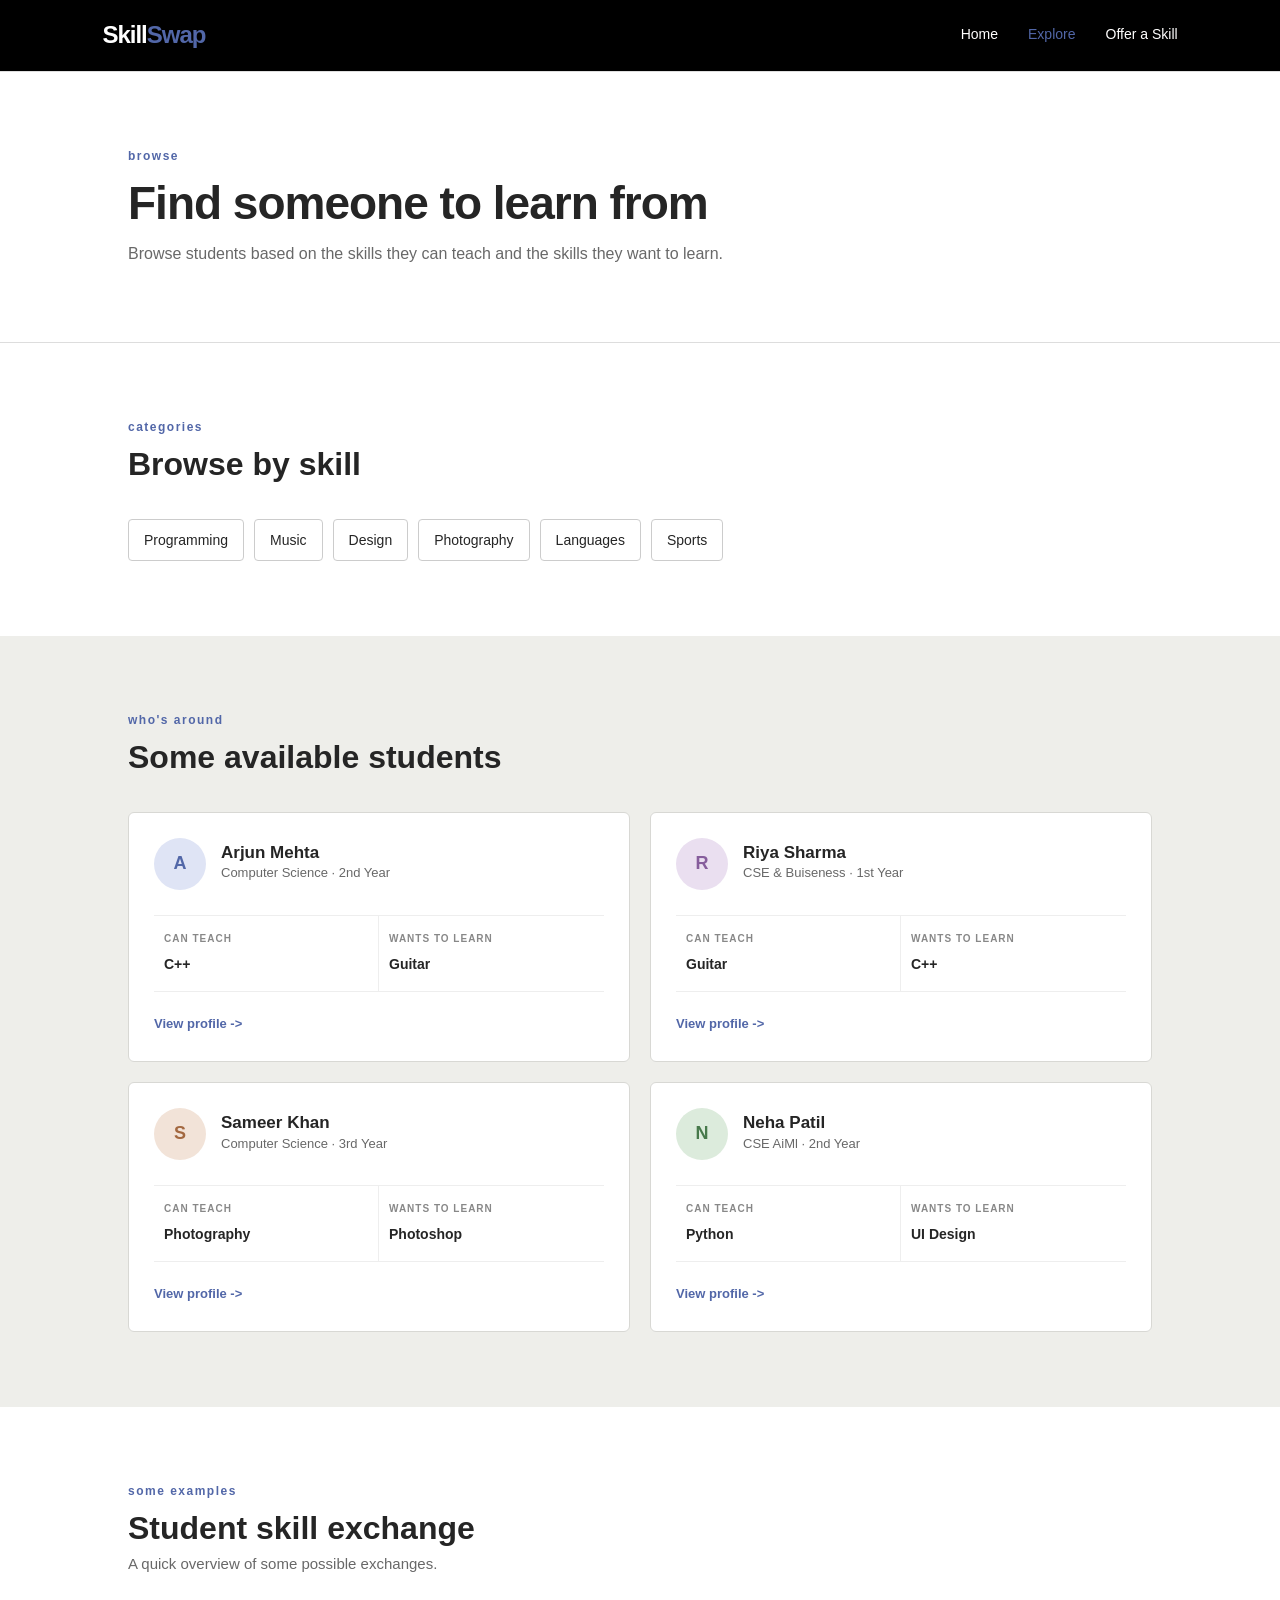
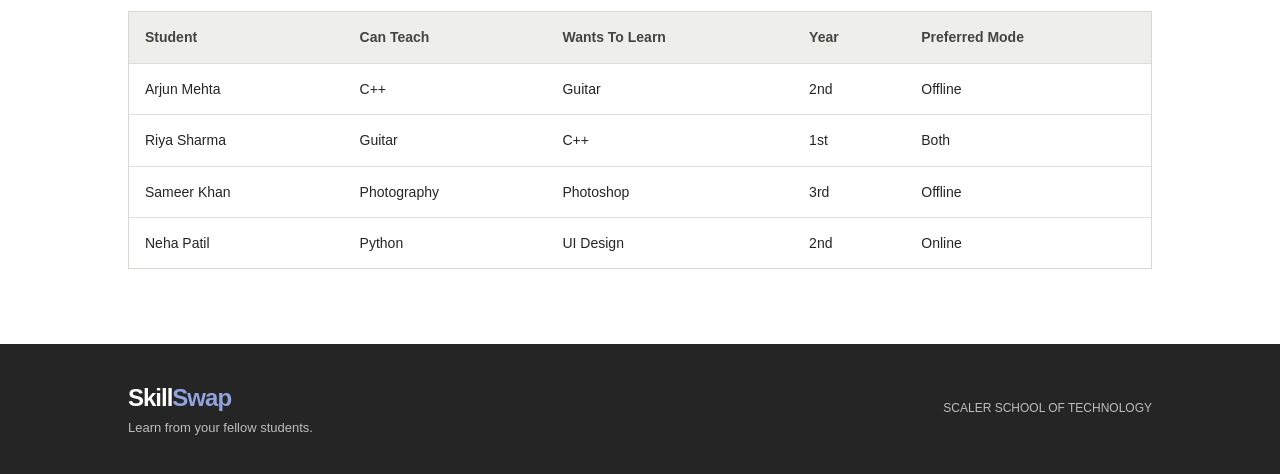
==== explore.html @ c4bdd3e6 "Add files via upload" ====
<!DOCTYPE html>
<html lang="en">
<head>
    <meta charset="UTF-8">
    <meta name="viewport" content="width=device-width, initial-scale=1.0">
    <title>Explore Students | SkillSwap</title>
    <link rel="stylesheet" href="style.css">
</head>
<body>

    <header class="site-header">
        <div class="logo">Skill<span>Swap</span></div>
        <nav class="navigation">
            <a href="index.html">Home</a>
            <a href="explore.html" class="active">Explore</a>
            <a href="offer.html">Offer a Skill</a>
        </nav>
    </header>

    <main>
        <section class="page-heading">
            <p class="small-title">browse</p>
            <h1>Find someone to learn from</h1>
            <p>
                Browse students based on the skills they can teach
                and the skills they want to learn.
            </p>
        </section>

        <!-- category filter (not functional yet, just links to the students section) -->
        <section class="section">
            <div class="section-title">
                <p class="small-title">categories</p>
                <h2>Browse by skill</h2>
            </div>

            <div class="category-list">
                <a href="#students">Programming</a>
                <a href="#students">Music</a>
                <a href="#students">Design</a>
                <a href="#students">Photography</a>
                <a href="#students">Languages</a>
                <a href="#students">Sports</a>
            </div>
        </section>

        <section class="section light-section" id="students">
            <div class="section-title">
                <p class="small-title">who's around</p>
                <h2>Some available students</h2>
            </div>

            <div class="student-grid">

                <article class="student-card">
                    <div class="student-header">
                        <div class="large-avatar">A</div>
                        <div>
                            <h3>Arjun Mehta</h3>
                            <p>Computer Science · 2nd Year</p>
                        </div>
                    </div>
                    <div class="student-skills">
                        <div>
                            <span>CAN TEACH</span>
                            <strong>C++</strong>
                        </div>
                        <div>
                            <span>WANTS TO LEARN</span>
                            <strong>Guitar</strong>
                        </div>
                    </div>
                    <a href="#" class="profile-link">View profile -&gt;</a>
                </article>

                <article class="student-card">
                    <div class="student-header">
                        <div class="large-avatar purple">R</div>
                        <div>
                            <h3>Riya Sharma</h3>
                            <p>CSE & Buiseness · 1st Year</p>
                        </div>
                    </div>
                    <div class="student-skills">
                        <div>
                            <span>CAN TEACH</span>
                            <strong>Guitar</strong>
                        </div>
                        <div>
                            <span>WANTS TO LEARN</span>
                            <strong>C++</strong>
                        </div>
                    </div>
                    <a href="#" class="profile-link">View profile -&gt;</a>
                </article>

                <article class="student-card">
                    <div class="student-header">
                        <div class="large-avatar orange">S</div>
                        <div>
                            <h3>Sameer Khan</h3>
                            <p>Computer Science · 3rd Year</p>
                        </div>
                    </div>
                    <div class="student-skills">
                        <div>
                            <span>CAN TEACH</span>
                            <strong>Photography</strong>
                        </div>
                        <div>
                            <span>WANTS TO LEARN</span>
                            <strong>Photoshop</strong>
                        </div>
                    </div>
                    <a href="#" class="profile-link">View profile -&gt;</a>
                </article>

                <article class="student-card">
                    <div class="student-header">
                        <div class="large-avatar green">N</div>
                        <div>
                            <h3>Neha Patil</h3>
                            <p>CSE AiMl · 2nd Year</p>
                        </div>
                    </div>
                    <div class="student-skills">
                        <div>
                            <span>CAN TEACH</span>
                            <strong>Python</strong>
                        </div>
                        <div>
                            <span>WANTS TO LEARN</span>
                            <strong>UI Design</strong>
                        </div>
                    </div>
                    <a href="#" class="profile-link">View profile -&gt;</a>
                </article>

            </div>
        </section>

        <section class="section">
            <div class="section-title">
                <p class="small-title">some examples</p>
                <h2>Student skill exchange</h2>
                <p>A quick overview of some possible exchanges.</p>
            </div>

            <div class="table-container">
                <table>
                    <thead>
                        <tr>
                            <th>Student</th>
                            <th>Can Teach</th>
                            <th>Wants To Learn</th>
                            <th>Year</th>
                            <th>Preferred Mode</th>
                        </tr>
                    </thead>
                    <tbody>
                        <tr>
                            <td>Arjun Mehta</td>
                            <td>C++</td>
                            <td>Guitar</td>
                            <td>2nd</td>
                            <td>Offline</td>
                        </tr>
                        <tr>
                            <td>Riya Sharma</td>
                            <td>Guitar</td>
                            <td>C++</td>
                            <td>1st</td>
                            <td>Both</td>
                        </tr>
                        <tr>
                            <td>Sameer Khan</td>
                            <td>Photography</td>
                            <td>Photoshop</td>
                            <td>3rd</td>
                            <td>Offline</td>
                        </tr>
                        <tr>
                            <td>Neha Patil</td>
                            <td>Python</td>
                            <td>UI Design</td>
                            <td>2nd</td>
                            <td>Online</td>
                        </tr>
                    </tbody>
                </table>
            </div>
        </section>

    </main>

    <footer>
        <div class="footer-content">
            <div class="logo">Skill<span>Swap</span></div>
            <p>Learn from your fellow students.</p>
        </div>
        <p class="copyright">SCALER SCHOOL OF TECHNOLOGY</p>
    </footer>

</body>
</html>
---- style.css ----
/* reset */
* {
    margin: 0;
    padding: 0;
    box-sizing: border-box;
}

body {
    font-family: Arial, Helvetica, sans-serif;
    background-color: #f7f7f5;
    color: #252525;
    line-height: 1.6;
}

a {
    color: inherit;
}

h1, h2, h3 {
    line-height: 1.2;
}

p {
    color: #686868;
}

marquee{
    font-size:30px;
    font-weight: bolder;
}

.small-title {
    color: #5267a8;
    font-size: 12px;
    font-weight: bold;
    letter-spacing: 1.5px;
    margin-bottom: 8px;
}

/* header */
.site-header {
    height: 72px;
    padding: 0 8%;
    background-color: black;
    border-bottom: 1px solid #dedede;
    display: flex;
    align-items: center;
    justify-content: space-between;
    position: sticky;
}

.logo {
    font-size: 24px;
    font-weight: bold;
    letter-spacing: -1px;
    color: white;
}

.logo span {
    color: #5267a8;
}

.navigation {
    display: flex;
    gap: 30px;
}

.navigation a {
    text-decoration: none;
    color: #fffefe;
    font-size: 14px;
    padding: 25px 0;
    border-bottom: 2px solid transparent;
    transition: 0.2s;
}

.navigation a:hover {
    color: #5267a8;
}

.navigation a.active {
    color: #5267a8;
    
}

/* hero */
.hero {
    min-height: 580px;
    padding: 80px 10%;
    background-color: white;
    display: flex;
    align-items: center;
    justify-content: space-between;
    gap: 80px;
}

.hero-text {
    max-width: 600px;
}

.hero h1 {
    font-size: clamp(40px, 5vw, 64px);
    letter-spacing: -2px;
    margin: 15px 0 20px;
}

.hero h1 span {
    display: block;
    color: #5267a8;
}

.intro {
    max-width: 540px;
    font-size: 17px;
    color: #6a6a6a;
}

.hero-links {
    margin-top: 30px;
    display: flex;
    gap: 12px;
    flex-wrap: wrap;
}

.button {
    display: inline-block;
    padding: 11px 19px;
    background-color: #5267a8;
    color: white;
    text-decoration: none;
    border: 1px solid #5267a8;
    border-radius: 5px;
    font-size: 14px;
    font-weight: bold;
    transition: background-color 0.2s, transform 0.2s;
}

.button:hover {
    background-color: #40538c;

}

.button.outline {
    background-color: black;
    color: white;
}

.button.outline:hover {
    background-color: #27282b;
}

/* exchange card on the homepage */
.exchange-box {
    width: 330px;
    padding: 28px;
    background-color: #f5f5f2;
    border: 5px outset #0a0a0a;
    border-radius: 40px;
    box-shadow: 0 6px 18px rgba(0, 0, 0, 0.06);
}

.exchange-icon {
    width: 55px;
    height: 55px;
    display: flex;
    align-items: center;
    justify-content: center;
    background-color: #5267a8;
    color: white;
    border-radius: 50%;
    font-size: 25px;
    margin-bottom: 20px;
}

.exchange-person {
    display: flex;
    align-items: center;
    gap: 12px;
    background-color: white;
    border: 1px solid #ddd;
    padding: 13px;
    border-radius: 5px;
}

.exchange-person h3 {
    font-size: 15px;
}

.exchange-person p {
    font-size: 13px;
}

.avatar {
    width: 42px;
    height: 42px;
    border-radius: 50%;
    display: flex;
    align-items: center;
    justify-content: center;
    background-color: #dfe4f5;
    color: #5267a8;
    font-weight: bold;
}

.avatar.second {
    background-color: #f1dfd8;
    color: #a35e3d;
}

.match-text {
    margin-top: 15px;
    padding: 8px;
    background-color: #e8f1e8;
    color: #3f7544;
    text-align: center;
    border-radius: 4px;
    font-size: 13px;
}

/* generic section wrapper used across pages */
.section {
    padding: 75px 10%;
    background-color: white;
}

.section-title {
    margin-bottom: 35px;
    font-size: 15px;
    
}

.section-title h2 {
    font-size: 32px;
    margin-bottom: 5px;
}

/* skill cards on homepage */
.skill-grid {
    display: grid;
    grid-template-columns: repeat(4, 1fr);
    gap: 20px;
}

.skill-card {
    background-color: white;
    border: 1px solid #ddd;
    padding: 24px;
    border-radius: 6px;
    transition: transform 0.25s, box-shadow 0.25s;
}

.skill-card:hover {
    transform: translateY(-6px);
    box-shadow: 0 12px 25px rgba(0, 0, 0, 0.08);
}

.skill-symbol {
    width: 45px;
    height: 45px;
    display: flex;
    align-items: center;
    justify-content: center;
    background-color: #eef0f7;
    color: #5267a8;
    font-size: 14px;
    font-weight: bold;
    margin-bottom: 18px;
    border-radius: 5px;
}

.skill-card h3 {
    margin-bottom: 8px;
}

.skill-card p {
    font-size: 14px;
    margin-bottom: 18px;
}

.skill-card a {
    color: #5267a8;
    text-decoration: none;
    font-size: 13px;
    font-weight: bold;
}

.skill-card a:hover {
    text-decoration: underline;
}

/* leftover from an earlier "how it works" section, kept in case it comes back */
.how-section {
    padding: 75px 10%;
    background-color: #eeeeea;
}

.steps {
    list-style: none;
    display: flex;
    flex-direction: column;
    max-width: 800px;
    gap: 0;
}

.steps li {
    display: flex;
    gap: 25px;
    padding: 25px 0;
    border-bottom: 1px solid #d2d2ce;
}

.steps li:last-child {
    border-bottom: none;
}

.step-number {
    min-width: 45px;
    height: 45px;
    display: flex;
    align-items: center;
    justify-content: center;
    border: 1px solid #5267a8;
    color: #5267a8;
    border-radius: 50%;
    font-size: 12px;
    font-weight: bold;
}

.steps h3 {
    margin-bottom: 5px;
}

.steps p {
    font-size: 14px;
}

/* rules section */
.rules-section {
    padding: 70px 10%;
    display: grid;
    grid-template-columns: 1fr 2fr;
    gap: 60px;
    background-color: rgb(250, 239, 239);
}

.rules {
    padding-left: 20px;
}

.rules li {
    padding: 8px 0;
    color: #5f5f5f;
}

.home-cta {
    
    margin: 100px 10%;
    padding: 55px 30px;
    text-align: center;
    justify-content: center;
    background-color: #252525;
    color: white;
    border: 7px dashed #555;
    border-radius: 6px;
}

.home-cta h2 {
    font-size: 32px;
    margin-bottom: 8px;
}

.home-cta p {
    color: #c7c7c7;
    margin-bottom: 25px;
}

.page-heading {
    padding: 75px 10%;
    background-color: white;
    border-bottom: 1px solid #ddd;
}

.page-heading h1 {
    font-size: 46px;
    letter-spacing: -1px;
    margin: 10px 0;
}

.page-heading p:not(.small-title) {
    max-width: 650px;
}

.category-list {
    display: flex;
    flex-wrap: wrap;
    gap: 10px;
}

.category-list a {
    text-decoration: none;
    padding: 9px 15px;
    border: 1px solid #ccc;
    background-color: white;
    border-radius: 4px;
    font-size: 14px;
    transition: 0.2s;
}

.category-list a:hover {
    background-color: #5267a8;
    border-color: #5267a8;
    color: white;
}

.light-section {
    background-color: #eeeeea;
}

.student-grid {
    display: grid;
    grid-template-columns: repeat(2, 1fr);
    gap: 20px;
}

.student-card {
    background-color: white;
    border: 1px solid #d8d8d4;
    padding: 25px;
    border-radius: 6px;
    transition: transform 0.2s, border-color 0.2s;
}

.student-card:hover {
    transform: translateY(-4px);
    border-color: #5267a8;
}

.student-header {
    display: flex;
    align-items: center;
    gap: 15px;
    margin-bottom: 25px;
}

.large-avatar {
    width: 52px;
    height: 52px;
    border-radius: 50%;
    display: flex;
    align-items: center;
    justify-content: center;
    background-color: #dfe4f5;
    color: #5267a8;
    font-weight: bold;
    font-size: 18px;
}

.large-avatar.purple {
    background-color: #eadff0;
    color: #865d9c;
}

.large-avatar.orange {
    background-color: #f2e3d8;
    color: #a36840;
}

.large-avatar.green {
    background-color: #dcebdc;
    color: #47794b;
}

.student-header h3 {
    font-size: 17px;
}

.student-header p {
    font-size: 13px;
}

.student-skills {
    display: grid;
    grid-template-columns: 1fr 1fr;
    border-top: 1px solid #eee;
    border-bottom: 1px solid #eee;
    margin-bottom: 18px;
}

.student-skills div {
    padding: 15px 10px;
}

.student-skills div:first-child {
    border-right: 1px solid #eee;
}

.student-skills span {
    display: block;
    font-size: 10px;
    font-weight: bold;
    color: #888;
    letter-spacing: 1px;
    margin-bottom: 4px;
}

.student-skills strong {
    font-size: 14px;
}

.profile-link {
    color: #5267a8;
    text-decoration: none;
    font-size: 13px;
    font-weight: bold;
}

.profile-link:hover {
    text-decoration: underline;
}

.table-container {
    width: 100%;
    overflow-x: auto;
}

table {
    width: 100%;
    border-collapse: collapse;
    background-color: white;
    border: 1px solid #d7d7d3;
}

th, td {
    text-align: left;
    padding: 14px 16px;
    border-bottom: 1px solid #ddd;
    font-size: 14px;
}

th {
    background-color: #eeeeea;
    font-weight: bold;
    color: #444;
}

tbody tr:hover {
    background-color: #f5f6fa;
}

tbody tr:last-child td {
    border-bottom: none;
}

/* not used on any page right now, leaving it here from an earlier version */
.popular-section {
    padding: 60px 10%;
    background-color: white;
    display: grid;
    grid-template-columns: 1fr 2fr;
    gap: 50px;
}

.popular-list {
    display: grid;
    grid-template-columns: repeat(2, 1fr);
    gap: 10px;
    list-style-position: inside;
}

.popular-list li {
    padding: 10px;
    background-color: #f1f1ed;
    border-left: 3px solid #5267a8;
}

.form-section {
    padding: 75px 10%;
    display: grid;
    grid-template-columns: 1fr 1.6fr;
    gap: 70px;
    align-items: start;
}

.form-info {
    position: sticky;
    top: 30px;
}

.form-info h2 {
    font-size: 32px;
    margin: 10px 0 15px;
}

.form-tips {
    margin-top: 25px;
    padding-left: 20px;
}

.form-tips li {
    margin: 10px 0;
    color: #626262;
}

.skill-form {
    background-color: white;
    border: 1px solid #d9d9d5;
    padding: 30px;
    border-radius: 6px;
}

fieldset {
    border: none;
    margin-bottom: 30px;
}

legend {
    font-size: 19px;
    font-weight: bold;
    margin-bottom: 20px;
}

.form-row {
    display: flex;
    gap: 15px;
}

.form-row .form-group {
    width: 50%;
}

.form-group {
    margin-bottom: 20px;
}

.form-group label,
.form-label {
    display: block;
    font-size: 13px;
    font-weight: bold;
    margin-bottom: 7px;
    color: #444;
}

input[type="text"],
input[type="email"],
select,
textarea {
    width: 100%;
    padding: 11px 12px;
    border: 1px solid #ccc;
    border-radius: 4px;
    background-color: white;
    font-family: inherit;
    font-size: 14px;
    outline: none;
    transition: border-color 0.2s, box-shadow 0.2s;
}

input[type="text"]:focus,
input[type="email"]:focus,
select:focus,
textarea:focus {
    border-color: #5267a8;
    box-shadow: 0 0 0 3px #e9ecf5;
}

textarea {
    resize: vertical;
}

.radio-group,
.checkbox-group {
    display: flex;
    flex-wrap: wrap;
    gap: 18px;
}

.radio-group label,
.checkbox-group label {
    font-size: 14px;
    font-weight: normal;
    color: #555;
    display: flex;
    align-items: center;
    gap: 6px;
}

.agreement {
    padding: 15px;
    background-color: #f2f2ee;
    margin-bottom: 20px;
    font-size: 13px;
    color: #555;
}

.submit-button {
    width: 100%;
    padding: 13px;
    border: none;
    border-radius: 4px;
    background-color: #5267a8;
    color: white;
    font-size: 14px;
    font-weight: bold;
    cursor: pointer;
    transition: 0.2s;
}

.submit-button:hover {
    background-color: #40538c;
    transform: translateY(-2px);
}

footer {
    padding: 35px 10%;
    background-color: #252525;
    color: white;
    display: flex;
    align-items: center;
    justify-content: space-between;
}

footer .logo {
    color: white;
}

footer .logo span {
    color: #91a2dc;
}

footer p {
    color: #bdbdbd;
    font-size: 13px;
}

.copyright {
    font-size: 12px;
}

/* small screens */
@media (max-width: 900px) {
    .hero {
        flex-direction: column;
        align-items: flex-start;
        padding-top: 60px;
    }

    .exchange-box {
        width: 100%;
        max-width: 450px;
    }

    .skill-grid {
        grid-template-columns: repeat(2, 1fr);
    }

    .student-grid {
        grid-template-columns: 1fr;
    }

    .rules-section {
        grid-template-columns: 1fr;
        gap: 20px;
    }

    .popular-section {
        grid-template-columns: 1fr;
    }

    .form-section {
        grid-template-columns: 1fr;
        gap: 30px;
    }

    .form-info {
        position: static;
    }
}

@media (max-width: 650px) {
    .site-header {
        height: auto;
        padding: 18px 5%;
        flex-direction: column;
        gap: 15px;
    }

    .navigation {
        gap: 15px;
    }

    .navigation a {
        padding: 5px;
    }

    .hero {
        padding: 55px 5%;
    }

    .hero h1 {
        font-size: 42px;
    }

    .section,
    .how-section,
    .rules-section,
    .page-heading,
    .form-section {
        padding-left: 5%;
        padding-right: 5%;
    }

    .skill-grid {
        grid-template-columns: 1fr;
    }

    .form-row {
        flex-direction: column;
        gap: 0;
    }

    .form-row .form-group {
        width: 100%;
    }

    .student-skills {
        grid-template-columns: 1fr;
    }

    .student-skills div:first-child {
        border-right: none;
        border-bottom: 1px solid #eee;
    }

    footer {
        flex-direction: column;
        align-items: flex-start;
        gap: 15px;
        padding: 30px 5%;
    }
}
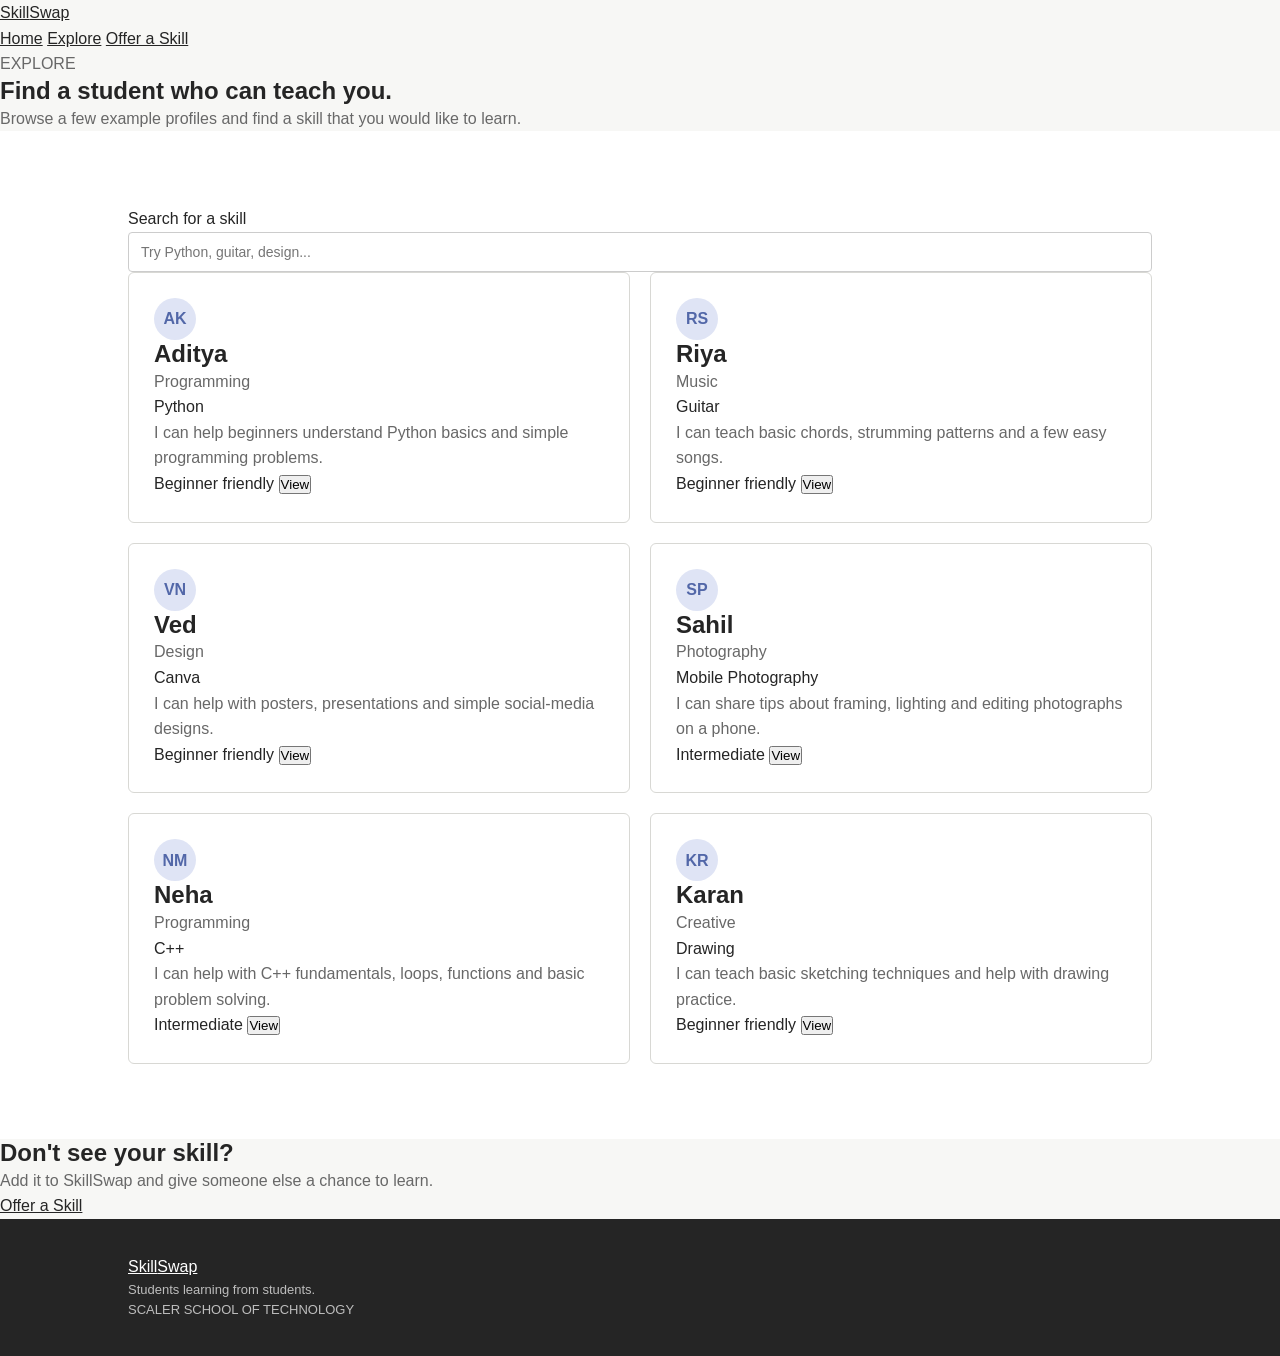
==== commit a3a6c5aa: "Update explore.html" ====
--- a/explore.html
+++ b/explore.html
@@ -3,203 +3,274 @@
 <head>
     <meta charset="UTF-8">
     <meta name="viewport" content="width=device-width, initial-scale=1.0">
-    <title>Explore Students | SkillSwap</title>
+
+    <title>Explore Skills - SkillSwap</title>
+
     <link rel="stylesheet" href="style.css">
 </head>
+
 <body>
 
-    <header class="site-header">
-        <div class="logo">Skill<span>Swap</span></div>
-        <nav class="navigation">
+<header>
+    <div class="container nav-bar">
+
+        <a href="index.html" class="brand">
+            Skill<span>Swap</span>
+        </a>
+
+        <nav>
             <a href="index.html">Home</a>
-            <a href="explore.html" class="active">Explore</a>
+            <a href="explore.html" class="current">Explore</a>
             <a href="offer.html">Offer a Skill</a>
         </nav>
-    </header>
-
-    <main>
-        <section class="page-heading">
-            <p class="small-title">browse</p>
-            <h1>Find someone to learn from</h1>
-            <p>
-                Browse students based on the skills they can teach
-                and the skills they want to learn.
-            </p>
-        </section>
-
-        <!-- category filter (not functional yet, just links to the students section) -->
-        <section class="section">
-            <div class="section-title">
-                <p class="small-title">categories</p>
-                <h2>Browse by skill</h2>
-            </div>
-
-            <div class="category-list">
-                <a href="#students">Programming</a>
-                <a href="#students">Music</a>
-                <a href="#students">Design</a>
-                <a href="#students">Photography</a>
-                <a href="#students">Languages</a>
-                <a href="#students">Sports</a>
-            </div>
-        </section>
-
-        <section class="section light-section" id="students">
-            <div class="section-title">
-                <p class="small-title">who's around</p>
-                <h2>Some available students</h2>
-            </div>
-
-            <div class="student-grid">
-
-                <article class="student-card">
-                    <div class="student-header">
-                        <div class="large-avatar">A</div>
-                        <div>
-                            <h3>Arjun Mehta</h3>
-                            <p>Computer Science · 2nd Year</p>
-                        </div>
-                    </div>
-                    <div class="student-skills">
-                        <div>
-                            <span>CAN TEACH</span>
-                            <strong>C++</strong>
-                        </div>
-                        <div>
-                            <span>WANTS TO LEARN</span>
-                            <strong>Guitar</strong>
-                        </div>
-                    </div>
-                    <a href="#" class="profile-link">View profile -&gt;</a>
-                </article>
-
-                <article class="student-card">
-                    <div class="student-header">
-                        <div class="large-avatar purple">R</div>
-                        <div>
-                            <h3>Riya Sharma</h3>
-                            <p>CSE & Buiseness · 1st Year</p>
-                        </div>
-                    </div>
-                    <div class="student-skills">
-                        <div>
-                            <span>CAN TEACH</span>
-                            <strong>Guitar</strong>
-                        </div>
-                        <div>
-                            <span>WANTS TO LEARN</span>
-                            <strong>C++</strong>
-                        </div>
-                    </div>
-                    <a href="#" class="profile-link">View profile -&gt;</a>
-                </article>
-
-                <article class="student-card">
-                    <div class="student-header">
-                        <div class="large-avatar orange">S</div>
-                        <div>
-                            <h3>Sameer Khan</h3>
-                            <p>Computer Science · 3rd Year</p>
-                        </div>
-                    </div>
-                    <div class="student-skills">
-                        <div>
-                            <span>CAN TEACH</span>
-                            <strong>Photography</strong>
-                        </div>
-                        <div>
-                            <span>WANTS TO LEARN</span>
-                            <strong>Photoshop</strong>
-                        </div>
-                    </div>
-                    <a href="#" class="profile-link">View profile -&gt;</a>
-                </article>
-
-                <article class="student-card">
-                    <div class="student-header">
-                        <div class="large-avatar green">N</div>
-                        <div>
-                            <h3>Neha Patil</h3>
-                            <p>CSE AiMl · 2nd Year</p>
-                        </div>
-                    </div>
-                    <div class="student-skills">
-                        <div>
-                            <span>CAN TEACH</span>
-                            <strong>Python</strong>
-                        </div>
-                        <div>
-                            <span>WANTS TO LEARN</span>
-                            <strong>UI Design</strong>
-                        </div>
-                    </div>
-                    <a href="#" class="profile-link">View profile -&gt;</a>
-                </article>
-
-            </div>
-        </section>
-
-        <section class="section">
-            <div class="section-title">
-                <p class="small-title">some examples</p>
-                <h2>Student skill exchange</h2>
-                <p>A quick overview of some possible exchanges.</p>
-            </div>
-
-            <div class="table-container">
-                <table>
-                    <thead>
-                        <tr>
-                            <th>Student</th>
-                            <th>Can Teach</th>
-                            <th>Wants To Learn</th>
-                            <th>Year</th>
-                            <th>Preferred Mode</th>
-                        </tr>
-                    </thead>
-                    <tbody>
-                        <tr>
-                            <td>Arjun Mehta</td>
-                            <td>C++</td>
-                            <td>Guitar</td>
-                            <td>2nd</td>
-                            <td>Offline</td>
-                        </tr>
-                        <tr>
-                            <td>Riya Sharma</td>
-                            <td>Guitar</td>
-                            <td>C++</td>
-                            <td>1st</td>
-                            <td>Both</td>
-                        </tr>
-                        <tr>
-                            <td>Sameer Khan</td>
-                            <td>Photography</td>
-                            <td>Photoshop</td>
-                            <td>3rd</td>
-                            <td>Offline</td>
-                        </tr>
-                        <tr>
-                            <td>Neha Patil</td>
-                            <td>Python</td>
-                            <td>UI Design</td>
-                            <td>2nd</td>
-                            <td>Online</td>
-                        </tr>
-                    </tbody>
-                </table>
-            </div>
-        </section>
-
-    </main>
-
-    <footer>
-        <div class="footer-content">
-            <div class="logo">Skill<span>Swap</span></div>
-            <p>Learn from your fellow students.</p>
+
+    </div>
+</header>
+
+
+<main>
+
+<section class="page-header">
+    <div class="container">
+
+        <p class="label">EXPLORE</p>
+
+        <h1>Find a student who can teach you.</h1>
+
+        <p>
+            Browse a few example profiles and find a skill
+            that you would like to learn.
+        </p>
+
+    </div>
+</section>
+
+
+<section class="section">
+    <div class="container">
+
+        <div class="search-area">
+
+            <label for="skill-search">Search for a skill</label>
+
+            <input
+                type="text"
+                id="skill-search"
+                placeholder="Try Python, guitar, design..."
+            >
+
         </div>
-        <p class="copyright">SCALER SCHOOL OF TECHNOLOGY</p>
-    </footer>
+
+
+        <div class="student-grid">
+
+            <article class="student-card">
+
+                <div class="student-top">
+                    <div class="avatar">AK</div>
+
+                    <div>
+                        <h2>Aditya</h2>
+                        <p>Programming</p>
+                    </div>
+                </div>
+
+                <div class="skill-tag">
+                    Python
+                </div>
+
+                <p>
+                    I can help beginners understand Python basics
+                    and simple programming problems.
+                </p>
+
+                <div class="card-footer">
+                    <span>Beginner friendly</span>
+                    <button type="button">View</button>
+                </div>
+
+            </article>
+
+
+            <article class="student-card">
+
+                <div class="student-top">
+                    <div class="avatar">RS</div>
+
+                    <div>
+                        <h2>Riya</h2>
+                        <p>Music</p>
+                    </div>
+                </div>
+
+                <div class="skill-tag">
+                    Guitar
+                </div>
+
+                <p>
+                    I can teach basic chords, strumming patterns
+                    and a few easy songs.
+                </p>
+
+                <div class="card-footer">
+                    <span>Beginner friendly</span>
+                    <button type="button">View</button>
+                </div>
+
+            </article>
+
+
+            <article class="student-card">
+
+                <div class="student-top">
+                    <div class="avatar">VN</div>
+
+                    <div>
+                        <h2>Ved</h2>
+                        <p>Design</p>
+                    </div>
+                </div>
+
+                <div class="skill-tag">
+                    Canva
+                </div>
+
+                <p>
+                    I can help with posters, presentations and
+                    simple social-media designs.
+                </p>
+
+                <div class="card-footer">
+                    <span>Beginner friendly</span>
+                    <button type="button">View</button>
+                </div>
+
+            </article>
+
+
+            <article class="student-card">
+
+                <div class="student-top">
+                    <div class="avatar">SP</div>
+
+                    <div>
+                        <h2>Sahil</h2>
+                        <p>Photography</p>
+                    </div>
+                </div>
+
+                <div class="skill-tag">
+                    Mobile Photography
+                </div>
+
+                <p>
+                    I can share tips about framing, lighting and
+                    editing photographs on a phone.
+                </p>
+
+                <div class="card-footer">
+                    <span>Intermediate</span>
+                    <button type="button">View</button>
+                </div>
+
+            </article>
+
+
+            <article class="student-card">
+
+                <div class="student-top">
+                    <div class="avatar">NM</div>
+
+                    <div>
+                        <h2>Neha</h2>
+                        <p>Programming</p>
+                    </div>
+                </div>
+
+                <div class="skill-tag">
+                    C++
+                </div>
+
+                <p>
+                    I can help with C++ fundamentals, loops,
+                    functions and basic problem solving.
+                </p>
+
+                <div class="card-footer">
+                    <span>Intermediate</span>
+                    <button type="button">View</button>
+                </div>
+
+            </article>
+
+
+            <article class="student-card">
+
+                <div class="student-top">
+                    <div class="avatar">KR</div>
+
+                    <div>
+                        <h2>Karan</h2>
+                        <p>Creative</p>
+                    </div>
+                </div>
+
+                <div class="skill-tag">
+                    Drawing
+                </div>
+
+                <p>
+                    I can teach basic sketching techniques and
+                    help with drawing practice.
+                </p>
+
+                <div class="card-footer">
+                    <span>Beginner friendly</span>
+                    <button type="button">View</button>
+                </div>
+
+            </article>
+
+        </div>
+
+    </div>
+</section>
+
+
+<section class="cta">
+    <div class="container">
+
+        <h2>Don't see your skill?</h2>
+
+        <p>
+            Add it to SkillSwap and give someone else a chance to learn.
+        </p>
+
+        <a href="offer.html" class="btn primary">
+            Offer a Skill
+        </a>
+
+    </div>
+</section>
+
+</main>
+
+
+<footer>
+    <div class="container footer-content">
+
+        <div>
+            <a href="index.html" class="brand">
+                Skill<span>Swap</span>
+            </a>
+
+            <p>Students learning from students.</p>
+        </div>
+
+        <p>SCALER SCHOOL OF TECHNOLOGY</p>
+
+    </div>
+</footer>
 
 </body>
-</html>+</html>
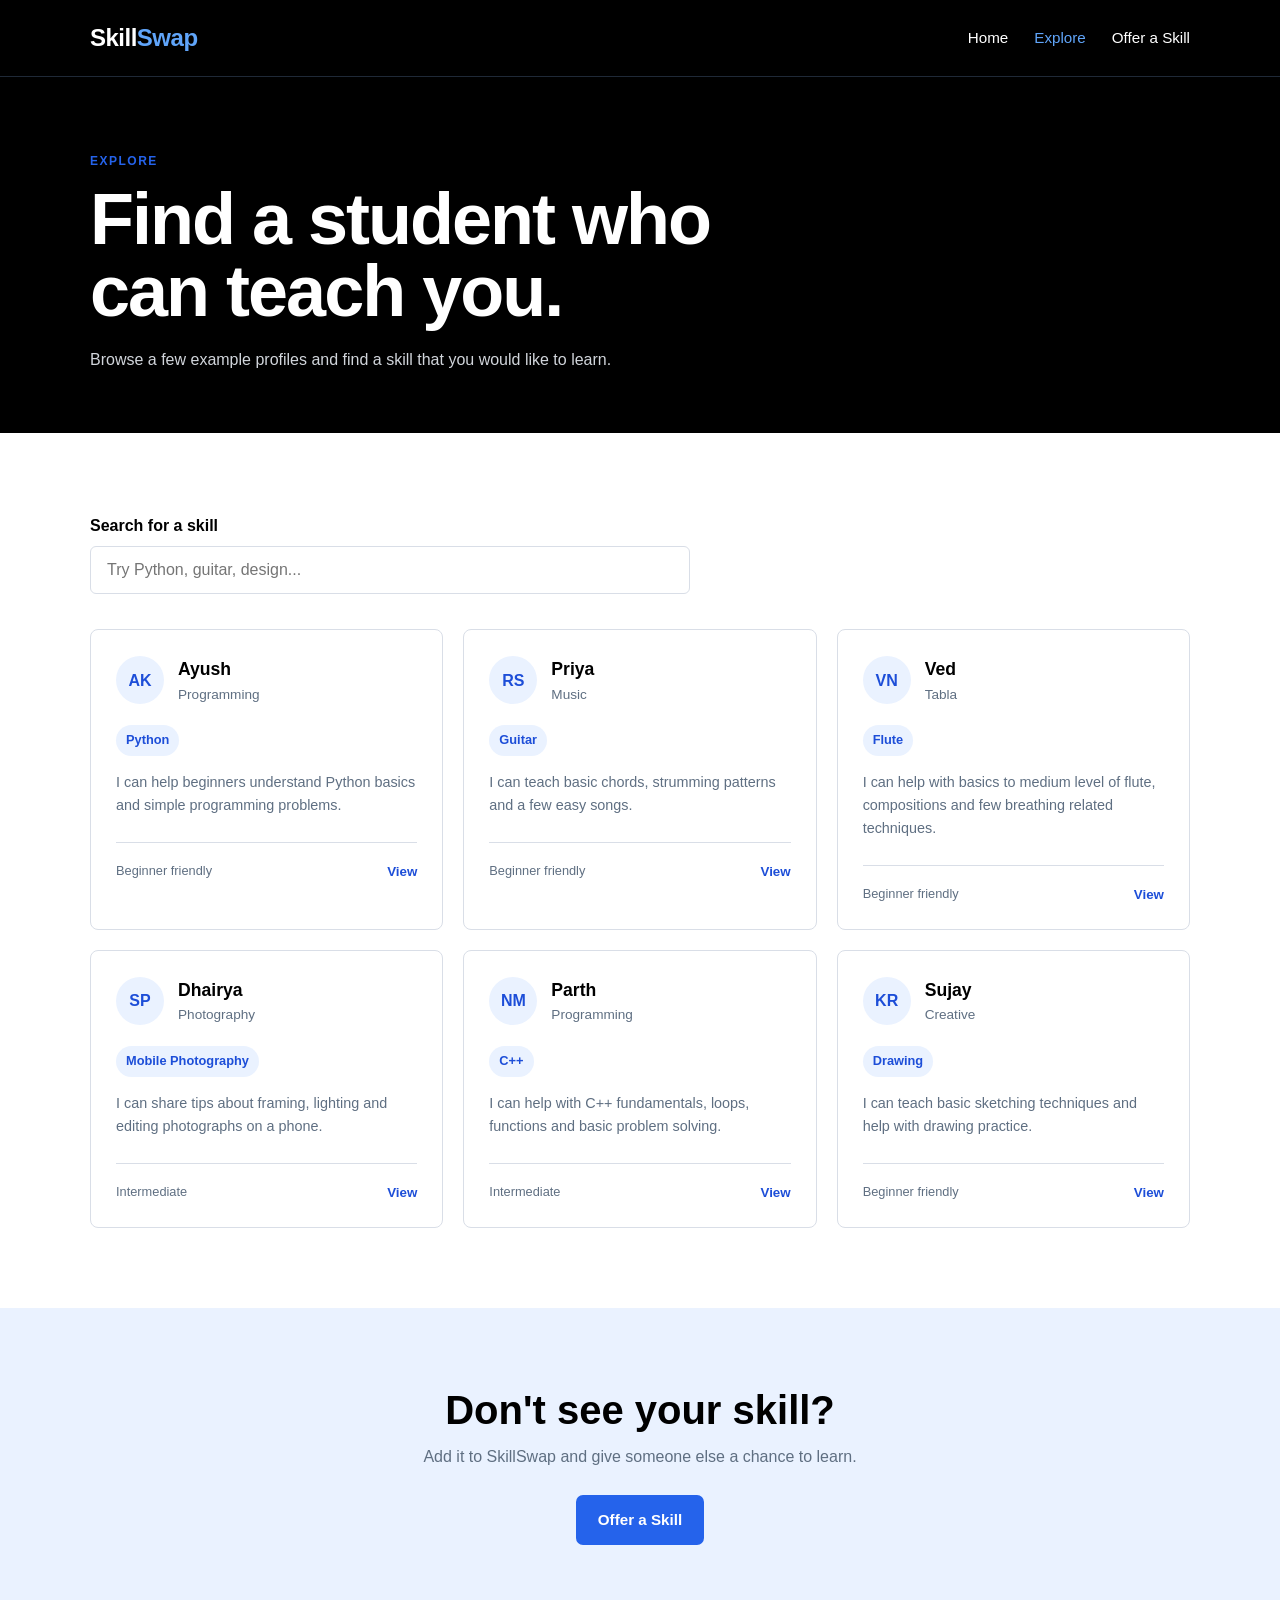
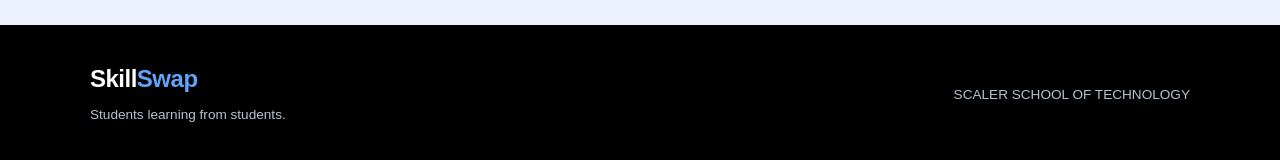
==== commit c9bca922: "Revise student profiles and skill tags in explore.html Updated student profiles and skill tags in th" ====
--- a/explore.html
+++ b/explore.html
@@ -70,7 +70,7 @@
                     <div class="avatar">AK</div>
 
                     <div>
-                        <h2>Aditya</h2>
+                        <h2>Ayush</h2>
                         <p>Programming</p>
                     </div>
                 </div>
@@ -98,7 +98,7 @@
                     <div class="avatar">RS</div>
 
                     <div>
-                        <h2>Riya</h2>
+                        <h2>Priya</h2>
                         <p>Music</p>
                     </div>
                 </div>
@@ -127,17 +127,17 @@
 
                     <div>
                         <h2>Ved</h2>
-                        <p>Design</p>
-                    </div>
-                </div>
-
-                <div class="skill-tag">
-                    Canva
-                </div>
-
-                <p>
-                    I can help with posters, presentations and
-                    simple social-media designs.
+                        <p>Tabla</p>
+                    </div>
+                </div>
+
+                <div class="skill-tag">
+                    Flute
+                </div>
+
+                <p>
+                    I can help with basics to medium level of flute, compositions and
+                    few breathing related techniques.
                 </p>
 
                 <div class="card-footer">
@@ -154,7 +154,7 @@
                     <div class="avatar">SP</div>
 
                     <div>
-                        <h2>Sahil</h2>
+                        <h2>Dhairya</h2>
                         <p>Photography</p>
                     </div>
                 </div>
@@ -182,7 +182,7 @@
                     <div class="avatar">NM</div>
 
                     <div>
-                        <h2>Neha</h2>
+                        <h2>Parth</h2>
                         <p>Programming</p>
                     </div>
                 </div>
@@ -210,7 +210,7 @@
                     <div class="avatar">KR</div>
 
                     <div>
-                        <h2>Karan</h2>
+                        <h2>Sujay</h2>
                         <p>Creative</p>
                     </div>
                 </div>
--- a/style.css
+++ b/style.css
@@ -1,841 +1,704 @@
-/* reset */
+
+
 * {
+    box-sizing: border-box;
     margin: 0;
     padding: 0;
-    box-sizing: border-box;
+}
+
+
+
+html {
+    scroll-behavior: smooth;
 }
 
 body {
+    background: #f3f4f6;
+    color: #1e3a5f;
     font-family: Arial, Helvetica, sans-serif;
-    background-color: #f7f7f5;
-    color: #252525;
     line-height: 1.6;
 }
 
 a {
     color: inherit;
-}
-
-h1, h2, h3 {
-    line-height: 1.2;
-}
-
-p {
-    color: #686868;
-}
+    text-decoration: none;
+}
+
+.container {
+    width: min(1100px, 92%);
+    margin: 0 auto;
+}
+
+
+
+
+header {
+    background: #000000;
+    border-bottom: 1px solid #1f2937;
+}
+
+.nav-bar {
+    min-height: 76px;
+
+    display: flex;
+    align-items: center;
+    justify-content: space-between;
+
+    gap: 30px;
+}
+
+.brand {
+    color: #ffffff;
+    font-size: 1.5rem;
+    font-weight: 800;
+    letter-spacing: -0.5px;
+}
+
+.brand span {
+    color: #60a5fa;
+}
+
+nav {
+    display: flex;
+    gap: 26px;
+}
+
+nav a {
+    color: #ffffff;
+    font-size: 0.95rem;
+    padding: 8px 0;
+    transition: color 0.2s ease;
+}
+
+nav a:hover,
+nav a.current {
+    color: #60a5fa;
+}
+
+
+
+.hero {
+    padding: 85px 0;
+}
+
+.hero-content {
+    display: grid;
+    grid-template-columns: 1.35fr 0.85fr;
+    gap: 60px;
+    align-items: center;
+}
+
+.label {
+    color: #2563eb;
+    font-size: 0.75rem;
+    font-weight: 800;
+    letter-spacing: 1.5px;
+    margin-bottom: 12px;
+}
+
+.hero h1 {
+    color: #000000;
+    font-size: clamp(3rem, 7vw, 5.5rem);
+    line-height: 0.98;
+    letter-spacing: -3px;
+    margin-bottom: 25px;
+}
+
+.hero h1 span {
+    color: #2563eb;
+    display: block;
+}
+
+.hero-description {
+    color: #5f6f82;
+    font-size: 1.1rem;
+    max-width: 650px;
+}
+
+.buttons {
+    display: flex;
+    flex-wrap: wrap;
+    gap: 12px;
+    margin-top: 30px;
+}
+
+
+.btn {
+    display: inline-block;
+    border: 2px solid #2563eb;
+    border-radius: 7px;
+
+    padding: 11px 20px;
+
+    font-size: 0.95rem;
+    font-weight: 700;
+
+    cursor: pointer;
+    transition: 0.2s ease;
+}
+
+.btn.primary {
+    background: #2563eb;
+    color: white;
+}
+
+.btn.primary:hover {
+    background: #1d4ed8;
+    border-color: #1d4ed8;
+}
+
+.btn.secondary {
+    background: transparent;
+    color: #2563eb;
+}
+
+.btn.secondary:hover {
+    background: #eaf2ff;
+}
+
+.full-width {
+    width: 100%;
+}
+
+
+
+.idea-card {
+    background: #000000;
+    color: white;
+
+    padding: 38px;
+    border-radius: 12px;
+
+    box-shadow: 10px 10px 0 #2563eb;
+}
+
+.circle-icon {
+    width: 50px;
+    height: 50px;
+
+    display: grid;
+    place-items: center;
+
+    margin-bottom: 25px;
+
+    background: #2563eb;
+    border-radius: 50%;
+
+    font-size: 1.5rem;
+}
+
+.idea-card .label {
+    color: #93c5fd;
+}
+
+.idea-card h2 {
+    font-size: 2rem;
+    line-height: 1.1;
+    margin-bottom: 15px;
+}
+
+.idea-card p {
+    color: #e5e7eb;
+}
+
+.example {
+    margin-top: 28px;
+    padding-top: 20px;
+    border-top: 1px solid #374151;
+}
+
+.example strong {
+    display: block;
+    margin-bottom: 5px;
+    color: white;
+}
+
+.example p {
+    color: #93c5fd;
+}
+
+
+
+.section {
+    padding: 80px 0;
+    background: white;
+}
+
+.section-heading {
+    max-width: 650px;
+    margin-bottom: 40px;
+}
+
+.section-heading h2,
+.rules h2,
+.cta h2 {
+    color: #000000;
+    font-size: 2.5rem;
+    line-height: 1.1;
+    margin-bottom: 12px;
+}
+
+.section-heading p:not(.label) {
+    color: #5f6f82;
+}
+
 
 marquee{
     font-size:30px;
     font-weight: bolder;
 }
 
-.small-title {
-    color: #5267a8;
-    font-size: 12px;
-    font-weight: bold;
-    letter-spacing: 1.5px;
-    margin-bottom: 8px;
-}
-
-/* header */
-.site-header {
-    height: 72px;
-    padding: 0 8%;
-    background-color: black;
-    border-bottom: 1px solid #dedede;
-    display: flex;
-    align-items: center;
-    justify-content: space-between;
-    position: sticky;
-}
-
-.logo {
-    font-size: 24px;
-    font-weight: bold;
-    letter-spacing: -1px;
-    color: white;
-}
-
-.logo span {
-    color: #5267a8;
-}
-
-.navigation {
-    display: flex;
-    gap: 30px;
-}
-
-.navigation a {
-    text-decoration: none;
-    color: #fffefe;
-    font-size: 14px;
-    padding: 25px 0;
-    border-bottom: 2px solid transparent;
-    transition: 0.2s;
-}
-
-.navigation a:hover {
-    color: #5267a8;
-}
-
-.navigation a.active {
-    color: #5267a8;
-    
-}
-
-/* hero */
-.hero {
-    min-height: 580px;
-    padding: 80px 10%;
-    background-color: white;
-    display: flex;
-    align-items: center;
-    justify-content: space-between;
-    gap: 80px;
-}
-
-.hero-text {
-    max-width: 600px;
-}
-
-.hero h1 {
-    font-size: clamp(40px, 5vw, 64px);
-    letter-spacing: -2px;
-    margin: 15px 0 20px;
-}
-
-.hero h1 span {
-    display: block;
-    color: #5267a8;
-}
-
-.intro {
-    max-width: 540px;
-    font-size: 17px;
-    color: #6a6a6a;
-}
-
-.hero-links {
-    margin-top: 30px;
-    display: flex;
-    gap: 12px;
-    flex-wrap: wrap;
-}
-
-.button {
-    display: inline-block;
-    padding: 11px 19px;
-    background-color: #5267a8;
-    color: white;
-    text-decoration: none;
-    border: 1px solid #5267a8;
-    border-radius: 5px;
-    font-size: 14px;
-    font-weight: bold;
-    transition: background-color 0.2s, transform 0.2s;
-}
-
-.button:hover {
-    background-color: #40538c;
-
-}
-
-.button.outline {
-    background-color: black;
-    color: white;
-}
-
-.button.outline:hover {
-    background-color: #27282b;
-}
-
-/* exchange card on the homepage */
-.exchange-box {
-    width: 330px;
-    padding: 28px;
-    background-color: #f5f5f2;
-    border: 5px outset #0a0a0a;
-    border-radius: 40px;
-    box-shadow: 0 6px 18px rgba(0, 0, 0, 0.06);
-}
-
-.exchange-icon {
-    width: 55px;
-    height: 55px;
-    display: flex;
-    align-items: center;
-    justify-content: center;
-    background-color: #5267a8;
-    color: white;
-    border-radius: 50%;
-    font-size: 25px;
-    margin-bottom: 20px;
-}
-
-.exchange-person {
-    display: flex;
-    align-items: center;
-    gap: 12px;
-    background-color: white;
-    border: 1px solid #ddd;
-    padding: 13px;
-    border-radius: 5px;
-}
-
-.exchange-person h3 {
-    font-size: 15px;
-}
-
-.exchange-person p {
-    font-size: 13px;
-}
-
-.avatar {
-    width: 42px;
-    height: 42px;
-    border-radius: 50%;
-    display: flex;
-    align-items: center;
-    justify-content: center;
-    background-color: #dfe4f5;
-    color: #5267a8;
-    font-weight: bold;
-}
-
-.avatar.second {
-    background-color: #f1dfd8;
-    color: #a35e3d;
-}
-
-.match-text {
-    margin-top: 15px;
-    padding: 8px;
-    background-color: #e8f1e8;
-    color: #3f7544;
-    text-align: center;
-    border-radius: 4px;
-    font-size: 13px;
-}
-
-/* generic section wrapper used across pages */
-.section {
-    padding: 75px 10%;
-    background-color: white;
-}
-
-.section-title {
-    margin-bottom: 35px;
-    font-size: 15px;
-    
-}
-
-.section-title h2 {
-    font-size: 32px;
-    margin-bottom: 5px;
-}
-
-/* skill cards on homepage */
+
 .skill-grid {
     display: grid;
     grid-template-columns: repeat(4, 1fr);
+    gap: 18px;
+}
+
+.skill-card {
+    padding: 28px;
+    border: 1px solid #d9dee7;
+    background: #f3f4f6;
+    border-radius: 8px;
+
+    transition: transform 0.2s ease,
+                box-shadow 0.2s ease;
+}
+
+.skill-card:hover {
+    transform: translateY(-4px);
+    box-shadow: 0 8px 20px rgba(0, 0, 0, 0.07);
+}
+
+.card-icon {
+    color: #2563eb;
+    font-size: 1.8rem;
+    font-weight: bold;
+    margin-bottom: 18px;
+}
+
+.skill-card h3 {
+    color: #000000;
+    margin-bottom: 10px;
+}
+
+.skill-card p {
+    color: #5f6f82;
+    font-size: 0.92rem;
+    margin-bottom: 20px;
+}
+
+.skill-card a {
+    color: #1d4ed8;
+    font-size: 0.9rem;
+    font-weight: bold;
+}
+
+
+
+
+.rules {
+    padding: 70px 0;
+}
+
+.rules-layout {
+    display: grid;
+    grid-template-columns: 0.8fr 1.2fr;
+    gap: 60px;
+}
+
+.rules ul {
+    list-style: disc;
+}
+
+.rules li {
+    padding: 13px 0;
+    border-bottom: 1px solid #d9dee7;
+}
+
+
+
+
+.cta {
+    background: #eaf2ff;
+    text-align: center;
+    padding: 80px 20px;
+}
+
+.cta p {
+    color: #5f6f82;
+    margin-bottom: 25px;
+}
+
+
+
+.page-header {
+    padding: 75px 0 60px;
+    background: #000000;
+    color: white;
+}
+
+.page-header h1 {
+    max-width: 750px;
+
+    font-size: clamp(2.5rem, 6vw, 4.5rem);
+    line-height: 1;
+    letter-spacing: -2px;
+
+    margin-bottom: 20px;
+}
+
+.page-header > .container > p:last-child {
+    color: #d1d5db;
+    max-width: 650px;
+}
+
+
+
+.search-area {
+    margin-bottom: 35px;
+}
+
+.search-area label {
+    display: block;
+    color: #000000;
+    font-weight: bold;
+    margin-bottom: 8px;
+}
+
+.search-area input {
+    width: 100%;
+    max-width: 600px;
+
+    border: 1px solid #d9dee7;
+    border-radius: 6px;
+
+    padding: 14px 16px;
+
+    background: white;
+    font-size: 1rem;
+}
+
+.search-area input:focus {
+    outline: 2px solid #2563eb;
+    border-color: #2563eb;
+}
+
+.student-grid {
+    display: grid;
+    grid-template-columns: repeat(3, 1fr);
     gap: 20px;
 }
 
-.skill-card {
-    background-color: white;
-    border: 1px solid #ddd;
-    padding: 24px;
-    border-radius: 6px;
-    transition: transform 0.25s, box-shadow 0.25s;
-}
-
-.skill-card:hover {
-    transform: translateY(-6px);
-    box-shadow: 0 12px 25px rgba(0, 0, 0, 0.08);
-}
-
-.skill-symbol {
-    width: 45px;
-    height: 45px;
+.student-card {
+    background: white;
+    border: 1px solid #d9dee7;
+    border-radius: 8px;
+
+    padding: 25px;
+}
+
+.student-top {
     display: flex;
     align-items: center;
-    justify-content: center;
-    background-color: #eef0f7;
-    color: #5267a8;
-    font-size: 14px;
+    gap: 14px;
+
+    margin-bottom: 20px;
+}
+
+.avatar {
+    width: 48px;
+    height: 48px;
+
+    display: grid;
+    place-items: center;
+
+    border-radius: 50%;
+    background: #eaf2ff;
+    color: #1d4ed8;
+
     font-weight: bold;
-    margin-bottom: 18px;
-    border-radius: 5px;
-}
-
-.skill-card h3 {
-    margin-bottom: 8px;
-}
-
-.skill-card p {
-    font-size: 14px;
-    margin-bottom: 18px;
-}
-
-.skill-card a {
-    color: #5267a8;
-    text-decoration: none;
-    font-size: 13px;
+}
+
+.student-card h2 {
+    color: #000000;
+    font-size: 1.1rem;
+}
+
+.student-card .student-top p {
+    color: #5f6f82;
+    font-size: 0.85rem;
+}
+
+.skill-tag {
+    display: inline-block;
+
+    padding: 5px 10px;
+    margin-bottom: 15px;
+
+    border-radius: 20px;
+    background: #eaf2ff;
+
+    color: #1d4ed8;
+    font-size: 0.8rem;
     font-weight: bold;
 }
 
-.skill-card a:hover {
-    text-decoration: underline;
-}
-
-/* leftover from an earlier "how it works" section, kept in case it comes back */
-.how-section {
-    padding: 75px 10%;
-    background-color: #eeeeea;
-}
-
-.steps {
-    list-style: none;
+.student-card > p {
+    color: #5f6f82;
+    font-size: 0.9rem;
+}
+
+.card-footer {
     display: flex;
-    flex-direction: column;
-    max-width: 800px;
-    gap: 0;
-}
-
-.steps li {
-    display: flex;
-    gap: 25px;
-    padding: 25px 0;
-    border-bottom: 1px solid #d2d2ce;
-}
-
-.steps li:last-child {
-    border-bottom: none;
-}
-
-.step-number {
-    min-width: 45px;
-    height: 45px;
-    display: flex;
+    justify-content: space-between;
     align-items: center;
-    justify-content: center;
-    border: 1px solid #5267a8;
-    color: #5267a8;
-    border-radius: 50%;
-    font-size: 12px;
+
+    margin-top: 25px;
+    padding-top: 18px;
+
+    border-top: 1px solid #d9dee7;
+
+    color: #5f6f82;
+    font-size: 0.8rem;
+}
+
+.card-footer button {
+    border: 0;
+    background: none;
+
+    color: #1d4ed8;
     font-weight: bold;
-}
-
-.steps h3 {
-    margin-bottom: 5px;
-}
-
-.steps p {
-    font-size: 14px;
-}
-
-/* rules section */
-.rules-section {
-    padding: 70px 10%;
+
+    cursor: pointer;
+}
+
+
+
+
+.form-section {
+    padding: 80px 0;
+    background: white;
+}
+
+.form-layout {
     display: grid;
-    grid-template-columns: 1fr 2fr;
-    gap: 60px;
-    background-color: rgb(250, 239, 239);
-}
-
-.rules {
-    padding-left: 20px;
-}
-
-.rules li {
-    padding: 8px 0;
-    color: #5f5f5f;
-}
-
-.home-cta {
-    
-    margin: 100px 10%;
-    padding: 55px 30px;
-    text-align: center;
-    justify-content: center;
-    background-color: #252525;
-    color: white;
-    border: 7px dashed #555;
-    border-radius: 6px;
-}
-
-.home-cta h2 {
-    font-size: 32px;
-    margin-bottom: 8px;
-}
-
-.home-cta p {
-    color: #c7c7c7;
-    margin-bottom: 25px;
-}
-
-.page-heading {
-    padding: 75px 10%;
-    background-color: white;
-    border-bottom: 1px solid #ddd;
-}
-
-.page-heading h1 {
-    font-size: 46px;
-    letter-spacing: -1px;
-    margin: 10px 0;
-}
-
-.page-heading p:not(.small-title) {
-    max-width: 650px;
-}
-
-.category-list {
-    display: flex;
-    flex-wrap: wrap;
-    gap: 10px;
-}
-
-.category-list a {
-    text-decoration: none;
-    padding: 9px 15px;
-    border: 1px solid #ccc;
-    background-color: white;
-    border-radius: 4px;
-    font-size: 14px;
-    transition: 0.2s;
-}
-
-.category-list a:hover {
-    background-color: #5267a8;
-    border-color: #5267a8;
-    color: white;
-}
-
-.light-section {
-    background-color: #eeeeea;
-}
-
-.student-grid {
-    display: grid;
-    grid-template-columns: repeat(2, 1fr);
-    gap: 20px;
-}
-
-.student-card {
-    background-color: white;
-    border: 1px solid #d8d8d4;
-    padding: 25px;
-    border-radius: 6px;
-    transition: transform 0.2s, border-color 0.2s;
-}
-
-.student-card:hover {
-    transform: translateY(-4px);
-    border-color: #5267a8;
-}
-
-.student-header {
-    display: flex;
-    align-items: center;
-    gap: 15px;
-    margin-bottom: 25px;
-}
-
-.large-avatar {
-    width: 52px;
-    height: 52px;
-    border-radius: 50%;
-    display: flex;
-    align-items: center;
-    justify-content: center;
-    background-color: #dfe4f5;
-    color: #5267a8;
-    font-weight: bold;
-    font-size: 18px;
-}
-
-.large-avatar.purple {
-    background-color: #eadff0;
-    color: #865d9c;
-}
-
-.large-avatar.orange {
-    background-color: #f2e3d8;
-    color: #a36840;
-}
-
-.large-avatar.green {
-    background-color: #dcebdc;
-    color: #47794b;
-}
-
-.student-header h3 {
-    font-size: 17px;
-}
-
-.student-header p {
-    font-size: 13px;
-}
-
-.student-skills {
-    display: grid;
-    grid-template-columns: 1fr 1fr;
-    border-top: 1px solid #eee;
-    border-bottom: 1px solid #eee;
-    margin-bottom: 18px;
-}
-
-.student-skills div {
-    padding: 15px 10px;
-}
-
-.student-skills div:first-child {
-    border-right: 1px solid #eee;
-}
-
-.student-skills span {
-    display: block;
-    font-size: 10px;
-    font-weight: bold;
-    color: #888;
-    letter-spacing: 1px;
-    margin-bottom: 4px;
-}
-
-.student-skills strong {
-    font-size: 14px;
-}
-
-.profile-link {
-    color: #5267a8;
-    text-decoration: none;
-    font-size: 13px;
-    font-weight: bold;
-}
-
-.profile-link:hover {
-    text-decoration: underline;
-}
-
-.table-container {
-    width: 100%;
-    overflow-x: auto;
-}
-
-table {
-    width: 100%;
-    border-collapse: collapse;
-    background-color: white;
-    border: 1px solid #d7d7d3;
-}
-
-th, td {
-    text-align: left;
-    padding: 14px 16px;
-    border-bottom: 1px solid #ddd;
-    font-size: 14px;
-}
-
-th {
-    background-color: #eeeeea;
-    font-weight: bold;
-    color: #444;
-}
-
-tbody tr:hover {
-    background-color: #f5f6fa;
-}
-
-tbody tr:last-child td {
-    border-bottom: none;
-}
-
-/* not used on any page right now, leaving it here from an earlier version */
-.popular-section {
-    padding: 60px 10%;
-    background-color: white;
-    display: grid;
-    grid-template-columns: 1fr 2fr;
-    gap: 50px;
-}
-
-.popular-list {
-    display: grid;
-    grid-template-columns: repeat(2, 1fr);
-    gap: 10px;
-    list-style-position: inside;
-}
-
-.popular-list li {
-    padding: 10px;
-    background-color: #f1f1ed;
-    border-left: 3px solid #5267a8;
-}
-
-.form-section {
-    padding: 75px 10%;
-    display: grid;
-    grid-template-columns: 1fr 1.6fr;
+    grid-template-columns: 0.8fr 1.2fr;
     gap: 70px;
-    align-items: start;
-}
-
-.form-info {
-    position: sticky;
-    top: 30px;
-}
-
-.form-info h2 {
-    font-size: 32px;
-    margin: 10px 0 15px;
-}
-
-.form-tips {
-    margin-top: 25px;
-    padding-left: 20px;
-}
-
-.form-tips li {
-    margin: 10px 0;
-    color: #626262;
+}
+
+.form-intro h2 {
+    color: #000000;
+    font-size: 2.5rem;
+    line-height: 1.1;
+    margin-bottom: 20px;
+}
+
+.form-intro > p:not(.label) {
+    color: #5f6f82;
+}
+
+.tip-box {
+    margin-top: 30px;
+    padding: 20px;
+
+    background: #eaf2ff;
+    border-left: 4px solid #2563eb;
+}
+
+.tip-box strong {
+    color: #000000;
+}
+
+.tip-box p {
+    margin-top: 8px;
+    color: #5f6f82;
+    font-size: 0.9rem;
 }
 
 .skill-form {
-    background-color: white;
-    border: 1px solid #d9d9d5;
-    padding: 30px;
-    border-radius: 6px;
-}
-
-fieldset {
-    border: none;
-    margin-bottom: 30px;
-}
-
-legend {
-    font-size: 19px;
-    font-weight: bold;
-    margin-bottom: 20px;
-}
-
-.form-row {
-    display: flex;
-    gap: 15px;
-}
-
-.form-row .form-group {
-    width: 50%;
+    padding: 35px;
+
+    background: #f3f4f6;
+    border: 1px solid #d9dee7;
+    border-radius: 10px;
 }
 
 .form-group {
     margin-bottom: 20px;
 }
 
-.form-group label,
-.form-label {
+.form-group label {
     display: block;
-    font-size: 13px;
+
+    color: #000000;
     font-weight: bold;
+    font-size: 0.9rem;
+
     margin-bottom: 7px;
-    color: #444;
-}
-
-input[type="text"],
-input[type="email"],
-select,
-textarea {
+}
+
+.form-group input,
+.form-group select,
+.form-group textarea {
     width: 100%;
-    padding: 11px 12px;
-    border: 1px solid #ccc;
-    border-radius: 4px;
-    background-color: white;
-    font-family: inherit;
-    font-size: 14px;
-    outline: none;
-    transition: border-color 0.2s, box-shadow 0.2s;
-}
-
-input[type="text"]:focus,
-input[type="email"]:focus,
-select:focus,
-textarea:focus {
-    border-color: #5267a8;
-    box-shadow: 0 0 0 3px #e9ecf5;
-}
-
-textarea {
+
+    border: 1px solid #d9dee7;
+    border-radius: 5px;
+
+    background: white;
+
+    padding: 12px 14px;
+
+    color: #1e3a5f;
+    font: inherit;
+}
+
+.form-group textarea {
     resize: vertical;
+}
+
+.form-group input:focus,
+.form-group select:focus,
+.form-group textarea:focus {
+    outline: 2px solid #2563eb;
+    border-color: #2563eb;
 }
 
 .radio-group,
 .checkbox-group {
     display: flex;
-    flex-wrap: wrap;
-    gap: 18px;
-}
-
-.radio-group label,
-.checkbox-group label {
-    font-size: 14px;
-    font-weight: normal;
-    color: #555;
+    flex-direction: column;
+    gap: 10px;
+    margin-top: 10px;
+}
+
+.option-item {
+    display: flex !important;
+    align-items: center;
+    gap: 10px;
+    color: #1e3a5f;
+    font-size: 0.92rem;
+    cursor: pointer;
+    padding: 8px 10px;
+    background: white;
+    border: 1px solid #d9dee7;
+    border-radius: 6px;
+    transition: 0.2s ease;
+}
+
+.option-item:hover {
+    background: #eaf2ff;
+    border-color: #2563eb;
+}
+
+.option-item input[type="radio"],
+.option-item input[type="checkbox"] {
+    width: 17px;
+    height: 17px;
+    accent-color: #2563eb;
+    cursor: pointer;
+}
+
+.agreement {
+    background: #eaf2ff;
+    border-color: #d9dee7;
+    line-height: 1.4;
+}
+
+
+footer {
+    background: #000000;
+    color: white;
+    padding: 35px 0;
+}
+
+.footer-content {
     display: flex;
+    justify-content: space-between;
     align-items: center;
-    gap: 6px;
-}
-
-.agreement {
-    padding: 15px;
-    background-color: #f2f2ee;
-    margin-bottom: 20px;
-    font-size: 13px;
-    color: #555;
-}
-
-.submit-button {
-    width: 100%;
-    padding: 13px;
-    border: none;
-    border-radius: 4px;
-    background-color: #5267a8;
+
+    gap: 30px;
+}
+
+footer .brand {
     color: white;
-    font-size: 14px;
-    font-weight: bold;
-    cursor: pointer;
-    transition: 0.2s;
-}
-
-.submit-button:hover {
-    background-color: #40538c;
-    transform: translateY(-2px);
-}
-
-footer {
-    padding: 35px 10%;
-    background-color: #252525;
-    color: white;
-    display: flex;
-    align-items: center;
-    justify-content: space-between;
-}
-
-footer .logo {
-    color: white;
-}
-
-footer .logo span {
-    color: #91a2dc;
 }
 
 footer p {
-    color: #bdbdbd;
-    font-size: 13px;
-}
-
-.copyright {
-    font-size: 12px;
-}
-
-/* small screens */
-@media (max-width: 900px) {
+    color: #b6c2d1;
+    font-size: 0.85rem;
+    margin-top: 5px;
+}
+
+
+
+@media (max-width: 850px) {
+
+    .hero-content,
+    .rules-layout,
+    .form-layout {
+        grid-template-columns: 1fr;
+    }
+
+    .skill-grid {
+        grid-template-columns: repeat(2, 1fr);
+    }
+
+    .student-grid {
+        grid-template-columns: repeat(2, 1fr);
+    }
+
     .hero {
+        padding: 60px 0;
+    }
+
+    .hero h1 {
+        font-size: 4rem;
+    }
+}
+
+
+@media (max-width: 600px) {
+
+    .nav-bar {
+        flex-direction: column;
+        padding: 18px 0;
+    }
+
+    nav {
+        width: 100%;
+        justify-content: center;
+        gap: 18px;
+    }
+
+    .hero h1 {
+        font-size: 3rem;
+        letter-spacing: -1.5px;
+    }
+
+    .skill-grid,
+    .student-grid {
+        grid-template-columns: 1fr;
+    }
+
+    .idea-card {
+        box-shadow: 6px 6px 0 #2563eb;
+    }
+
+    .section-heading h2,
+    .rules h2,
+    .cta h2,
+    .form-intro h2 {
+        font-size: 2rem;
+    }
+
+    .skill-form {
+        padding: 22px;
+    }
+
+    .footer-content {
         flex-direction: column;
         align-items: flex-start;
-        padding-top: 60px;
-    }
-
-    .exchange-box {
-        width: 100%;
-        max-width: 450px;
-    }
-
-    .skill-grid {
-        grid-template-columns: repeat(2, 1fr);
-    }
-
-    .student-grid {
-        grid-template-columns: 1fr;
-    }
-
-    .rules-section {
-        grid-template-columns: 1fr;
-        gap: 20px;
-    }
-
-    .popular-section {
-        grid-template-columns: 1fr;
-    }
-
-    .form-section {
-        grid-template-columns: 1fr;
-        gap: 30px;
-    }
-
-    .form-info {
-        position: static;
-    }
-}
-
-@media (max-width: 650px) {
-    .site-header {
-        height: auto;
-        padding: 18px 5%;
-        flex-direction: column;
-        gap: 15px;
-    }
-
-    .navigation {
-        gap: 15px;
-    }
-
-    .navigation a {
-        padding: 5px;
-    }
-
-    .hero {
-        padding: 55px 5%;
-    }
-
-    .hero h1 {
-        font-size: 42px;
-    }
-
-    .section,
-    .how-section,
-    .rules-section,
-    .page-heading,
-    .form-section {
-        padding-left: 5%;
-        padding-right: 5%;
-    }
-
-    .skill-grid {
-        grid-template-columns: 1fr;
-    }
-
-    .form-row {
-        flex-direction: column;
-        gap: 0;
-    }
-
-    .form-row .form-group {
-        width: 100%;
-    }
-
-    .student-skills {
-        grid-template-columns: 1fr;
-    }
-
-    .student-skills div:first-child {
-        border-right: none;
-        border-bottom: 1px solid #eee;
-    }
-
-    footer {
-        flex-direction: column;
-        align-items: flex-start;
-        gap: 15px;
-        padding: 30px 5%;
-    }
-}+    }
+}
